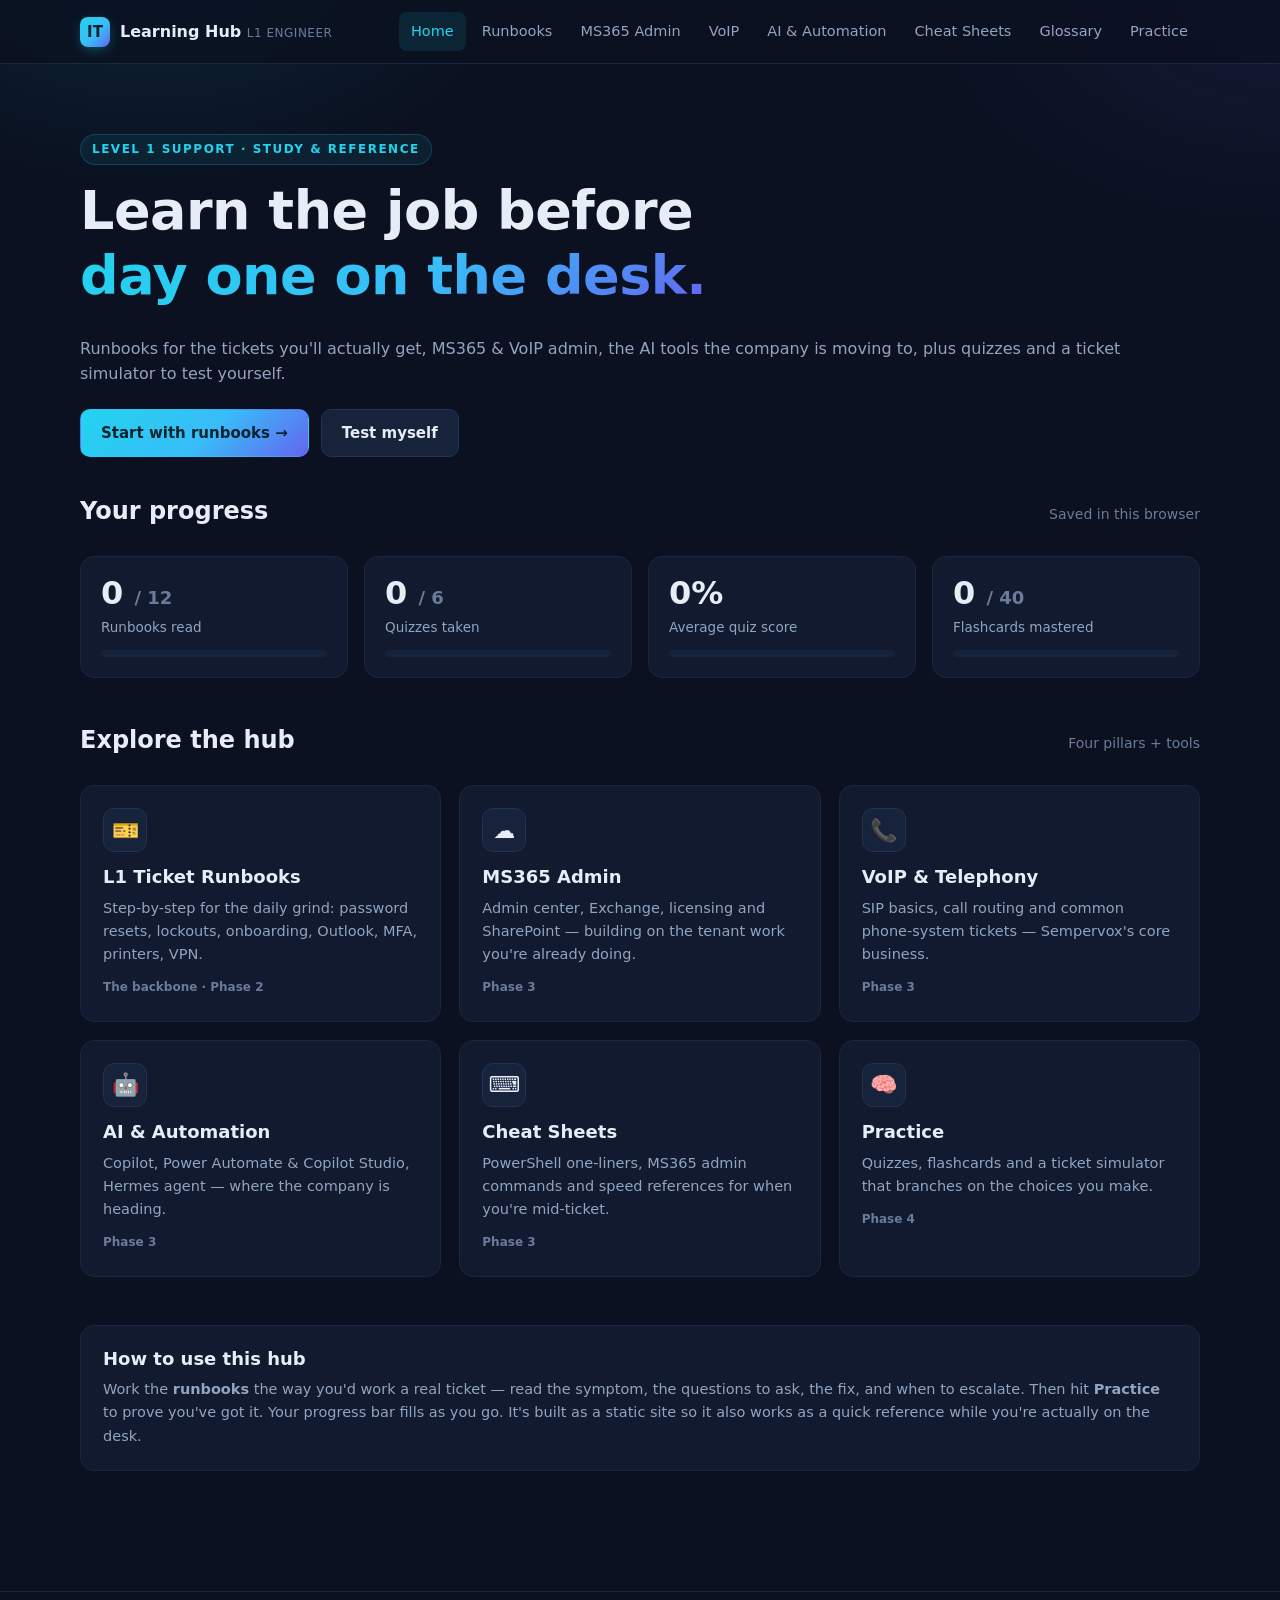
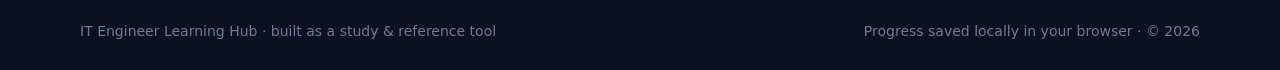
==== index.html @ 38292db5 "Initial commit — IT Engineer Learning Hub Static L1 support learning + reference tool: runbooks, MS3" ====
<!DOCTYPE html>
<html lang="en-GB">
<head>
  <meta charset="UTF-8" />
  <meta name="viewport" content="width=device-width, initial-scale=1.0" />
  <title>IT Engineer Learning Hub</title>
  <meta name="description" content="A study and reference tool for Level 1 IT support: runbooks, MS365, VoIP, AI automation, quizzes and a ticket simulator." />
  <link rel="stylesheet" href="style.css?v=1" />
</head>
<body>
  <div id="app-header"></div>

  <main>
    <div class="wrap">

      <!-- Hero -->
      <section class="home-hero">
        <span class="eyebrow">Level 1 Support &middot; Study &amp; Reference</span>
        <h1>Learn the job before<br /><span class="grad">day one on the desk.</span></h1>
        <p class="lead muted">Runbooks for the tickets you'll actually get, MS365 &amp; VoIP admin,
          the AI tools the company is moving to, plus quizzes and a ticket simulator to test yourself.</p>
        <div class="btn-row">
          <a class="btn btn-primary" href="runbooks.html">Start with runbooks &rarr;</a>
          <a class="btn btn-ghost" href="practice.html">Test myself</a>
        </div>
      </section>

      <!-- Progress dashboard -->
      <section class="section">
        <div class="section-title">
          <h2>Your progress</h2>
          <span class="hint">Saved in this browser</span>
        </div>
        <div class="stats" id="dashboard"><!-- rendered by main.js --></div>
      </section>

      <!-- Pillars -->
      <section class="section">
        <div class="section-title">
          <h2>Explore the hub</h2>
          <span class="hint">Four pillars + tools</span>
        </div>
        <div class="grid grid-3">
          <a class="card link-card" href="runbooks.html">
            <div class="icon">🎫</div>
            <h3>L1 Ticket Runbooks</h3>
            <p>Step-by-step for the daily grind: password resets, lockouts, onboarding, Outlook, MFA, printers, VPN.</p>
            <span class="tag">The backbone &middot; Phase 2</span>
          </a>
          <a class="card link-card" href="ms365.html">
            <div class="icon">☁️</div>
            <h3>MS365 Admin</h3>
            <p>Admin center, Exchange, licensing and SharePoint — building on the tenant work you're already doing.</p>
            <span class="tag">Phase 3</span>
          </a>
          <a class="card link-card" href="voip.html">
            <div class="icon">📞</div>
            <h3>VoIP &amp; Telephony</h3>
            <p>SIP basics, call routing and common phone-system tickets — Sempervox's core business.</p>
            <span class="tag">Phase 3</span>
          </a>
          <a class="card link-card" href="ai-automation.html">
            <div class="icon">🤖</div>
            <h3>AI &amp; Automation</h3>
            <p>Copilot, Power Automate &amp; Copilot Studio, Hermes agent — where the company is heading.</p>
            <span class="tag">Phase 3</span>
          </a>
          <a class="card link-card" href="cheatsheets.html">
            <div class="icon">⌨️</div>
            <h3>Cheat Sheets</h3>
            <p>PowerShell one-liners, MS365 admin commands and speed references for when you're mid-ticket.</p>
            <span class="tag">Phase 3</span>
          </a>
          <a class="card link-card" href="practice.html">
            <div class="icon">🧠</div>
            <h3>Practice</h3>
            <p>Quizzes, flashcards and a ticket simulator that branches on the choices you make.</p>
            <span class="tag">Phase 4</span>
          </a>
        </div>
      </section>

      <!-- How to use -->
      <section class="section">
        <div class="card">
          <h3>How to use this hub</h3>
          <p class="muted">Work the <b>runbooks</b> the way you'd work a real ticket — read the symptom, the
          questions to ask, the fix, and when to escalate. Then hit <b>Practice</b> to prove you've got it.
          Your progress bar fills as you go. It's built as a static site so it also works as a quick reference
          while you're actually on the desk.</p>
        </div>
      </section>

    </div>
  </main>

  <div id="app-footer"></div>
  <script src="main.js?v=1"></script>
</body>
</html>
---- style.css ----
/* =====================================================================
   IT Engineer Learning Hub — style.css
   Phase 1: design system, layout, header/footer, home dashboard,
   pillar page scaffolding. Dark techy theme.
   ===================================================================== */

/* ---------- Design tokens ---------- */
:root {
  --bg:            #0b1120;   /* deep slate */
  --bg-soft:       #111a2e;   /* card background */
  --bg-softer:     #17223b;   /* raised surface */
  --border:        #223251;
  --border-soft:   #1b2740;

  --text:          #e6edf7;
  --text-muted:    #93a4c0;
  --text-dim:      #6b7b99;

  --accent:        #22d3ee;   /* cyan */
  --accent-2:      #38bdf8;   /* sky */
  --accent-ink:    #062330;
  --grad:          linear-gradient(135deg, #22d3ee 0%, #38bdf8 55%, #6366f1 100%);

  --good:          #34d399;
  --warn:          #fbbf24;
  --bad:           #f87171;

  --header-h:      64px;
  --maxw:          1160px;
  --radius:        14px;
  --radius-sm:     9px;
  --shadow:        0 10px 30px -12px rgba(0,0,0,.6);

  --font: "Segoe UI", system-ui, -apple-system, Roboto, Helvetica, Arial, sans-serif;
  --mono: "Cascadia Code", "Consolas", ui-monospace, SFMono-Regular, Menlo, monospace;
}

/* ---------- Reset ---------- */
*, *::before, *::after { box-sizing: border-box; }
html { scroll-behavior: smooth; }
body {
  margin: 0;
  font-family: var(--font);
  background: var(--bg);
  color: var(--text);
  line-height: 1.6;
  -webkit-font-smoothing: antialiased;
}
body::before {   /* subtle ambient glow */
  content: "";
  position: fixed; inset: 0;
  background:
    radial-gradient(650px 400px at 12% -5%, rgba(34,211,238,.10), transparent 60%),
    radial-gradient(700px 450px at 100% 0%, rgba(99,102,241,.10), transparent 55%);
  pointer-events: none; z-index: 0;
}
a { color: var(--accent-2); text-decoration: none; }
a:hover { text-decoration: underline; }
h1, h2, h3 { line-height: 1.2; margin: 0 0 .5em; }
img { max-width: 100%; }

/* ---------- Layout helpers ---------- */
.wrap { width: 100%; max-width: var(--maxw); margin: 0 auto; padding: 0 20px; }
main { position: relative; z-index: 1; padding: 40px 0 72px; min-height: 60vh; }
.section { margin-bottom: 48px; }
.muted { color: var(--text-muted); }
.dim   { color: var(--text-dim); }

/* ---------- Header ---------- */
.site-header {
  position: sticky; top: 0; z-index: 50;
  height: var(--header-h);
  background: rgba(11,17,32,.78);
  backdrop-filter: blur(12px);
  border-bottom: 1px solid var(--border-soft);
}
.site-header .wrap { height: 100%; display: flex; align-items: center; gap: 20px; }
.brand { display: flex; align-items: center; gap: 10px; font-weight: 700; color: var(--text); }
.brand:hover { text-decoration: none; }
.brand .logo {
  width: 30px; height: 30px; border-radius: 8px; background: var(--grad);
  display: grid; place-items: center; color: var(--accent-ink); font-weight: 800; font-size: 15px;
  box-shadow: 0 4px 14px -4px rgba(34,211,238,.5);
}
.brand b { font-weight: 800; }
.brand .sub { color: var(--text-dim); font-weight: 500; font-size: 12px; letter-spacing: .5px; text-transform: uppercase; }

.nav { margin-left: auto; display: flex; align-items: center; gap: 4px; }
.nav a {
  color: var(--text-muted); font-size: 14.5px; font-weight: 500;
  padding: 8px 12px; border-radius: 8px; white-space: nowrap;
}
.nav a:hover { color: var(--text); background: var(--bg-softer); text-decoration: none; }
.nav a.active { color: var(--accent); background: rgba(34,211,238,.10); }

.nav-toggle {
  display: none; margin-left: auto; background: var(--bg-softer);
  border: 1px solid var(--border); color: var(--text);
  width: 40px; height: 38px; border-radius: 9px; font-size: 18px; cursor: pointer;
}

/* ---------- Hero (page headers) ---------- */
.page-hero { padding: 8px 0 28px; }
.eyebrow {
  display: inline-block; font-size: 12px; font-weight: 700; letter-spacing: 1.5px;
  text-transform: uppercase; color: var(--accent);
  background: rgba(34,211,238,.08); border: 1px solid rgba(34,211,238,.2);
  padding: 5px 11px; border-radius: 999px; margin-bottom: 14px;
}
.page-hero h1 { font-size: clamp(28px, 4vw, 42px); }
.page-hero .lead { color: var(--text-muted); font-size: 18px; max-width: 70ch; }

/* Home hero */
.home-hero { padding: 30px 0 40px; }
.home-hero h1 { font-size: clamp(32px, 5.5vw, 54px); letter-spacing: -.5px; }
.home-hero h1 .grad {
  background: var(--grad); -webkit-background-clip: text; background-clip: text;
  -webkit-text-fill-color: transparent;
}

/* ---------- Buttons ---------- */
.btn {
  display: inline-flex; align-items: center; gap: 8px;
  font-weight: 600; font-size: 15px; padding: 11px 20px; border-radius: 10px;
  border: 1px solid transparent; cursor: pointer; transition: transform .12s ease, filter .15s ease;
}
.btn:hover { text-decoration: none; transform: translateY(-1px); }
.btn-primary { background: var(--grad); color: var(--accent-ink); }
.btn-primary:hover { filter: brightness(1.06); }
.btn-ghost { background: var(--bg-softer); color: var(--text); border-color: var(--border); }
.btn-ghost:hover { border-color: var(--accent); }
.btn-row { display: flex; gap: 12px; flex-wrap: wrap; margin-top: 22px; }

/* ---------- Cards & grids ---------- */
.grid { display: grid; gap: 18px; }
.grid-2 { grid-template-columns: repeat(2, 1fr); }
.grid-3 { grid-template-columns: repeat(3, 1fr); }
.grid-4 { grid-template-columns: repeat(4, 1fr); }

.card {
  background: var(--bg-soft); border: 1px solid var(--border-soft);
  border-radius: var(--radius); padding: 22px;
}
.card.link-card { display: block; color: var(--text); transition: border-color .15s, transform .15s, background .15s; }
.card.link-card:hover { text-decoration: none; border-color: var(--accent); transform: translateY(-3px); background: var(--bg-softer); }
.card .icon {
  width: 44px; height: 44px; border-radius: 11px; display: grid; place-items: center;
  font-size: 22px; margin-bottom: 14px; background: var(--bg-softer); border: 1px solid var(--border);
}
.card h3 { font-size: 18px; }
.card p { color: var(--text-muted); margin: 0; font-size: 14.5px; }
.card .tag {
  display: inline-block; margin-top: 12px; font-size: 12px; font-weight: 600;
  color: var(--text-dim);
}

/* ---------- Dashboard stats ---------- */
.stats { display: grid; grid-template-columns: repeat(4, 1fr); gap: 16px; }
.stat { background: var(--bg-soft); border: 1px solid var(--border-soft); border-radius: var(--radius); padding: 20px; }
.stat .num { font-size: 32px; font-weight: 800; color: var(--text); line-height: 1; }
.stat .num .of { font-size: 18px; color: var(--text-dim); font-weight: 600; }
.stat .label { color: var(--text-muted); font-size: 13.5px; margin-top: 8px; }
.progress { height: 7px; border-radius: 999px; background: var(--bg-softer); overflow: hidden; margin-top: 12px; }
.progress > span { display: block; height: 100%; background: var(--grad); width: 0; transition: width .5s ease; }

/* ---------- Search ---------- */
.search {
  display: flex; align-items: center; gap: 10px; background: var(--bg-soft);
  border: 1px solid var(--border); border-radius: 12px; padding: 12px 16px; max-width: 560px;
}
.search:focus-within { border-color: var(--accent); }
.search input { flex: 1; background: none; border: none; color: var(--text); font-size: 15px; outline: none; }
.search .ico { color: var(--text-dim); }

/* ---------- Placeholder (phase-pending sections) ---------- */
.placeholder {
  border: 1px dashed var(--border); border-radius: var(--radius);
  padding: 40px 28px; text-align: center; background: rgba(23,34,59,.4);
}
.placeholder .badge {
  display: inline-block; font-size: 12px; font-weight: 700; letter-spacing: .5px;
  color: var(--warn); background: rgba(251,191,36,.1); border: 1px solid rgba(251,191,36,.25);
  padding: 4px 12px; border-radius: 999px; margin-bottom: 14px;
}
.placeholder h3 { font-size: 20px; }
.placeholder p { color: var(--text-muted); max-width: 60ch; margin: 0 auto; }

/* ---------- Section titles ---------- */
.section-title { display: flex; align-items: baseline; justify-content: space-between; gap: 16px; margin-bottom: 18px; }
.section-title h2 { font-size: 24px; }
.section-title .hint { color: var(--text-dim); font-size: 14px; }

/* ---------- Footer ---------- */
.site-footer {
  position: relative; z-index: 1; border-top: 1px solid var(--border-soft);
  padding: 28px 0; color: var(--text-dim); font-size: 14px;
}
.site-footer .wrap { display: flex; justify-content: space-between; align-items: center; gap: 16px; flex-wrap: wrap; }
.site-footer a { color: var(--text-muted); }

/* ---------- Responsive ---------- */
@media (max-width: 900px) {
  .grid-4 { grid-template-columns: repeat(2, 1fr); }
  .grid-3 { grid-template-columns: repeat(2, 1fr); }
  .stats  { grid-template-columns: repeat(2, 1fr); }
}
@media (max-width: 720px) {
  .nav {
    position: fixed; top: var(--header-h); left: 0; right: 0;
    flex-direction: column; align-items: stretch; gap: 2px;
    background: rgba(11,17,32,.98); backdrop-filter: blur(12px);
    border-bottom: 1px solid var(--border); padding: 10px; margin: 0;
    transform: translateY(-140%); transition: transform .25s ease; pointer-events: none;
  }
  .nav.open { transform: translateY(0); pointer-events: auto; }
  .nav a { padding: 12px 14px; }
  .nav-toggle { display: block; }
}
@media (max-width: 560px) {
  .grid-2, .grid-3, .grid-4 { grid-template-columns: 1fr; }
  .stats { grid-template-columns: repeat(2, 1fr); }
  .brand .sub { display: none; }
}

/* =====================================================================
   Runbooks (Phase 2)
   ===================================================================== */

/* ---- controls ---- */
.chips { display: flex; flex-wrap: wrap; gap: 8px; margin-top: 16px; }
.chip {
  font-size: 13.5px; font-weight: 600; color: var(--text-muted);
  background: var(--bg-soft); border: 1px solid var(--border);
  padding: 7px 14px; border-radius: 999px; cursor: pointer;
  transition: border-color .15s, color .15s, background .15s;
}
.chip:hover { color: var(--text); border-color: var(--accent); }
.chip.active { color: var(--accent-ink); background: var(--accent); border-color: var(--accent); }
.rb-count { margin-top: 14px; font-size: 13.5px; }

/* ---- list cards ---- */
.rb-card {
  display: flex; flex-direction: column; background: var(--bg-soft);
  border: 1px solid var(--border-soft); border-radius: var(--radius);
  padding: 20px; color: var(--text);
  transition: border-color .15s, transform .15s, background .15s;
}
.rb-card:hover { text-decoration: none; border-color: var(--accent); transform: translateY(-3px); background: var(--bg-softer); }
.rb-card.read { border-color: rgba(52,211,153,.4); }
.rb-card-top { display: flex; align-items: center; justify-content: space-between; margin-bottom: 12px; }
.rb-icon {
  width: 44px; height: 44px; border-radius: 11px; display: grid; place-items: center;
  font-size: 22px; background: var(--bg-softer); border: 1px solid var(--border);
}
.rb-read-dot {
  width: 26px; height: 26px; border-radius: 50%; display: grid; place-items: center;
  background: rgba(52,211,153,.15); color: var(--good); border: 1px solid rgba(52,211,153,.4);
  font-size: 14px; font-weight: 800;
}
.rb-card h3 { font-size: 17.5px; margin: 0 0 8px; }
.rb-card p { font-size: 14px; margin: 0 0 16px; flex: 1; }

/* ---- meta row / badges ---- */
.rb-meta { display: flex; flex-wrap: wrap; align-items: center; gap: 8px; }
.rb-cat {
  font-size: 12px; font-weight: 600; color: var(--accent);
  background: rgba(34,211,238,.08); border: 1px solid rgba(34,211,238,.2);
  padding: 3px 10px; border-radius: 999px;
}
.rb-badge {
  font-size: 12px; font-weight: 600; color: var(--text-dim);
  background: var(--bg-softer); border: 1px solid var(--border);
  padding: 3px 9px; border-radius: 999px;
}
.rb-badge.diff-easy   { color: var(--good); border-color: rgba(52,211,153,.3); }
.rb-badge.diff-medium { color: var(--warn); border-color: rgba(251,191,36,.3); }
.rb-badge.diff-hard   { color: var(--bad);  border-color: rgba(248,113,113,.3); }

.no-results {
  grid-column: 1 / -1; text-align: center; color: var(--text-muted);
  padding: 48px 20px; border: 1px dashed var(--border); border-radius: var(--radius);
}

/* ---- detail view ---- */
.rb-detail { max-width: 820px; }
.rb-back {
  display: inline-block; margin-bottom: 20px; font-weight: 600; font-size: 14.5px;
  color: var(--text-muted);
}
.rb-back:hover { color: var(--accent); text-decoration: none; }
.rb-detail-head { display: flex; align-items: flex-start; justify-content: space-between; gap: 20px; flex-wrap: wrap; }
.rb-detail-title { display: flex; gap: 16px; align-items: center; }
.rb-detail-icon {
  width: 58px; height: 58px; border-radius: 14px; display: grid; place-items: center;
  font-size: 30px; background: var(--bg-softer); border: 1px solid var(--border); flex-shrink: 0;
}
.rb-detail-head h1 { font-size: clamp(24px, 3.5vw, 34px); margin: 0 0 10px; }

.rb-read-btn {
  font-weight: 600; font-size: 14.5px; padding: 10px 18px; border-radius: 10px; cursor: pointer;
  background: var(--bg-softer); color: var(--text); border: 1px solid var(--border);
  transition: border-color .15s, background .15s, color .15s; white-space: nowrap;
}
.rb-read-btn:hover { border-color: var(--accent); }
.rb-read-btn.done { background: rgba(52,211,153,.12); color: var(--good); border-color: rgba(52,211,153,.4); }

.rb-summary {
  font-size: 18px; color: var(--text-muted); margin: 22px 0 8px;
  padding-left: 16px; border-left: 3px solid var(--accent);
}

/* detail blocks */
.rb-block { margin-top: 30px; }
.rb-block h2 {
  font-size: 19px; display: flex; align-items: center; gap: 10px; margin-bottom: 14px;
  padding-bottom: 10px; border-bottom: 1px solid var(--border-soft);
}
.rb-block-ico {
  width: 32px; height: 32px; border-radius: 9px; display: grid; place-items: center;
  font-size: 16px; background: var(--bg-softer); border: 1px solid var(--border);
}
.rb-block ul, .rb-block ol { margin: 0; padding-left: 22px; }
.rb-block li { margin-bottom: 11px; color: var(--text); }
.rb-block li::marker { color: var(--accent); font-weight: 700; }
.rb-block code {
  font-family: var(--mono); font-size: 13px; background: var(--bg-softer);
  border: 1px solid var(--border); border-radius: 6px; padding: 1px 6px; color: var(--accent-2);
}
.rb-block strong { color: var(--text); }

/* accent the fix + escalate blocks */
.b-fix h2 { border-bottom-color: rgba(34,211,238,.35); }
.b-esc {
  background: rgba(251,191,36,.06); border: 1px solid rgba(251,191,36,.2);
  border-radius: var(--radius); padding: 18px 22px;
}
.b-esc h2 { border-bottom-color: rgba(251,191,36,.3); }
.b-esc li::marker { color: var(--warn); }

/* related */
.rb-rel-row { display: flex; flex-wrap: wrap; gap: 10px; }
.rb-rel {
  font-size: 14px; font-weight: 600; color: var(--text);
  background: var(--bg-soft); border: 1px solid var(--border);
  padding: 9px 14px; border-radius: 10px;
}
.rb-rel:hover { text-decoration: none; border-color: var(--accent); color: var(--accent); }

@media (max-width: 560px) {
  .rb-read-btn { width: 100%; }
}

/* =====================================================================
   Glossary (Phase 3)
   ===================================================================== */
.gl-list { display: grid; gap: 12px; }
.gl-item {
  background: var(--bg-soft); border: 1px solid var(--border-soft);
  border-radius: var(--radius-sm); padding: 16px 18px;
}
.gl-term { font-weight: 700; font-size: 16.5px; color: var(--text); display: flex; flex-wrap: wrap; align-items: baseline; gap: 8px; }
.gl-full { font-weight: 500; font-size: 14px; color: var(--text-dim); }
.gl-cat {
  margin-left: auto; font-size: 11.5px; font-weight: 600; color: var(--accent);
  background: rgba(34,211,238,.08); border: 1px solid rgba(34,211,238,.2);
  padding: 2px 9px; border-radius: 999px;
}
.gl-def { margin: 8px 0 0; color: var(--text-muted); font-size: 14.5px; }

/* =====================================================================
   Cheat sheets (Phase 3)
   ===================================================================== */
.cs-sheet {
  background: var(--bg-soft); border: 1px solid var(--border-soft);
  border-radius: var(--radius); padding: 22px; margin-bottom: 22px;
}
.cs-head { display: flex; gap: 14px; align-items: center; margin-bottom: 18px; }
.cs-icon {
  width: 46px; height: 46px; border-radius: 12px; display: grid; place-items: center;
  font-size: 24px; background: var(--bg-softer); border: 1px solid var(--border); flex-shrink: 0;
}
.cs-head h2 { font-size: 20px; margin: 0 0 2px; }
.cs-head p { margin: 0; font-size: 13.5px; }
.cs-rows { display: grid; gap: 10px; }
.cs-row {
  display: grid; grid-template-columns: minmax(0, 1.05fr) 1fr; gap: 14px; align-items: center;
  padding: 10px; border-radius: var(--radius-sm); background: var(--bg);
  border: 1px solid var(--border-soft);
}
.cs-cmd-wrap { display: flex; align-items: center; gap: 8px; min-width: 0; }
.cs-cmd {
  font-family: var(--mono); font-size: 13px; color: var(--accent-2);
  background: transparent; border: none; padding: 0; overflow-x: auto; white-space: nowrap;
  flex: 1; min-width: 0;
}
.cs-copy {
  flex-shrink: 0; font-size: 12px; font-weight: 600; cursor: pointer;
  color: var(--text-muted); background: var(--bg-softer); border: 1px solid var(--border);
  border-radius: 7px; padding: 5px 10px; transition: all .15s;
}
.cs-copy:hover { color: var(--accent); border-color: var(--accent); }
.cs-copy.copied { color: var(--good); border-color: rgba(52,211,153,.4); background: rgba(52,211,153,.1); }
.cs-desc { color: var(--text-muted); font-size: 13.5px; }
@media (max-width: 640px) {
  .cs-row { grid-template-columns: 1fr; gap: 8px; }
}

/* =====================================================================
   Guide pages — accordions (MS365 / VoIP / AI)
   ===================================================================== */
.guide { max-width: 860px; }
.guide-intro {
  font-size: 17px; color: var(--text-muted);
  padding-left: 16px; border-left: 3px solid var(--accent); margin-bottom: 28px;
}
details.acc {
  background: var(--bg-soft); border: 1px solid var(--border-soft);
  border-radius: var(--radius); margin-bottom: 14px; overflow: hidden;
}
details.acc[open] { border-color: var(--border); }
.acc > summary {
  list-style: none; cursor: pointer; padding: 18px 22px;
  display: flex; align-items: center; gap: 12px; font-weight: 700; font-size: 17px;
}
.acc > summary::-webkit-details-marker { display: none; }
.acc > summary .acc-ico {
  width: 36px; height: 36px; border-radius: 10px; display: grid; place-items: center;
  font-size: 18px; background: var(--bg-softer); border: 1px solid var(--border); flex-shrink: 0;
}
.acc > summary .acc-chev { margin-left: auto; color: var(--text-dim); transition: transform .2s; }
.acc[open] > summary .acc-chev { transform: rotate(180deg); }
.acc > summary:hover { background: var(--bg-softer); }
.acc-body { padding: 4px 24px 22px; color: var(--text-muted); }
.acc-body h4 { color: var(--text); font-size: 15px; margin: 18px 0 8px; }
.acc-body p { margin: 0 0 12px; font-size: 15px; }
.acc-body ul { margin: 0 0 12px; padding-left: 20px; }
.acc-body li { margin-bottom: 8px; font-size: 15px; }
.acc-body li::marker { color: var(--accent); }
.acc-body strong { color: var(--text); }
.acc-body code {
  font-family: var(--mono); font-size: 12.5px; background: var(--bg-softer);
  border: 1px solid var(--border); border-radius: 6px; padding: 1px 6px; color: var(--accent-2);
}
.acc-body a { color: var(--accent-2); }
.callout {
  background: rgba(34,211,238,.06); border: 1px solid rgba(34,211,238,.2);
  border-radius: var(--radius-sm); padding: 12px 16px; margin: 6px 0 14px; font-size: 14.5px;
}
.callout.warn { background: rgba(251,191,36,.06); border-color: rgba(251,191,36,.25); }
.callout b { color: var(--text); }

/* =====================================================================
   Practice (Phase 4) — tabs, quizzes, flashcards, simulator
   ===================================================================== */

/* ---- tabs ---- */
.tabs { display: flex; gap: 8px; flex-wrap: wrap; margin-bottom: 26px; border-bottom: 1px solid var(--border-soft); }
.tab {
  font-size: 15px; font-weight: 600; color: var(--text-muted); cursor: pointer;
  background: none; border: none; border-bottom: 2px solid transparent;
  padding: 12px 16px; margin-bottom: -1px; transition: color .15s, border-color .15s;
}
.tab:hover { color: var(--text); }
.tab.active { color: var(--accent); border-bottom-color: var(--accent); }
.tab-panel { display: none; }
.tab-panel.active { display: block; }

.link-back { display: inline-block; margin-bottom: 18px; font-weight: 600; font-size: 14.5px; color: var(--text-muted); background: none; border: none; cursor: pointer; padding: 0; }
.link-back:hover { color: var(--accent); }

/* ---- quiz / scenario picker cards ---- */
.q-grid { display: grid; grid-template-columns: repeat(3, 1fr); gap: 16px; }
.q-card {
  display: flex; flex-direction: column; align-items: flex-start; gap: 4px; text-align: left;
  background: var(--bg-soft); border: 1px solid var(--border-soft); border-radius: var(--radius);
  padding: 20px; cursor: pointer; color: var(--text); transition: border-color .15s, transform .15s, background .15s;
}
.q-card:hover { border-color: var(--accent); transform: translateY(-3px); background: var(--bg-softer); }
.q-icon { font-size: 26px; }
.q-title { font-weight: 700; font-size: 16.5px; margin-top: 6px; }
.q-meta { font-size: 13px; color: var(--text-dim); }
.q-prev { color: var(--text-dim); }
.q-prev.done { color: var(--good); font-weight: 600; }
@media (max-width: 820px) { .q-grid { grid-template-columns: repeat(2, 1fr); } }
@media (max-width: 520px) { .q-grid { grid-template-columns: 1fr; } }

/* ---- quiz runner ---- */
.quiz-host { max-width: 760px; }
.quiz-h { font-size: 22px; margin-bottom: 20px; }
.quiz-q { background: var(--bg-soft); border: 1px solid var(--border-soft); border-radius: var(--radius); padding: 18px 20px; margin-bottom: 14px; }
.quiz-qtext { margin: 0 0 12px; font-size: 16px; }
.quiz-opt {
  display: flex; align-items: flex-start; gap: 10px; padding: 10px 12px; border-radius: var(--radius-sm);
  border: 1px solid var(--border-soft); margin-bottom: 8px; cursor: pointer; font-size: 14.5px;
  transition: border-color .15s, background .15s;
}
.quiz-opt:hover { border-color: var(--accent); }
.quiz-opt input { margin-top: 3px; accent-color: var(--accent); }
.quiz-opt.correct { border-color: rgba(52,211,153,.5); background: rgba(52,211,153,.08); }
.quiz-opt.wrong { border-color: rgba(248,113,113,.5); background: rgba(248,113,113,.08); }
.quiz-explain { margin-top: 6px; font-size: 13.5px; padding: 10px 12px; border-radius: var(--radius-sm); }
.quiz-explain.ok { color: var(--good); background: rgba(52,211,153,.07); }
.quiz-explain.no { color: var(--text-muted); background: var(--bg-softer); }
#quiz-submit { margin-top: 6px; }
.quiz-score {
  margin: 20px 0 14px; padding: 16px 18px; border-radius: var(--radius); font-weight: 600; font-size: 16px;
}
.quiz-score.s-pass { background: rgba(52,211,153,.1); border: 1px solid rgba(52,211,153,.35); color: var(--good); }
.quiz-score.s-fail { background: rgba(251,191,36,.08); border: 1px solid rgba(251,191,36,.3); color: var(--warn); }

/* ---- flashcards ---- */
.fc-progress-bar { font-size: 14.5px; color: var(--text-muted); margin-bottom: 20px; }
.fc-host { max-width: 560px; margin: 0 auto; }
.fc-counter { text-align: center; margin-bottom: 12px; font-size: 13.5px; }
.fc-known-tag { color: var(--good); font-weight: 600; }
.flashcard { position: relative; height: 300px; cursor: pointer; perspective: 1400px; }
.fc-face {
  position: absolute; inset: 0; backface-visibility: hidden; -webkit-backface-visibility: hidden;
  border-radius: var(--radius); border: 1px solid var(--border); padding: 28px;
  display: flex; flex-direction: column; align-items: center; justify-content: center; text-align: center;
  transition: transform .5s; background: var(--bg-soft);
}
.fc-front { transform: rotateY(0deg); }
.fc-back { transform: rotateY(180deg); background: var(--bg-softer); }
.flashcard.flipped .fc-front { transform: rotateY(-180deg); }
.flashcard.flipped .fc-back { transform: rotateY(0deg); }
.fc-cat { position: absolute; top: 14px; right: 14px; font-size: 11.5px; font-weight: 600; color: var(--accent);
  background: rgba(34,211,238,.08); border: 1px solid rgba(34,211,238,.2); padding: 2px 9px; border-radius: 999px; }
.fc-term { font-size: 30px; font-weight: 800; }
.fc-sub { color: var(--text-muted); font-size: 15px; margin-top: 8px; }
.fc-hint { position: absolute; bottom: 16px; font-size: 12px; }
.fc-back p { font-size: 17px; color: var(--text); line-height: 1.6; margin: 0; }
.fc-controls { display: flex; gap: 12px; margin-top: 18px; }
.fc-controls .btn { flex: 1; justify-content: center; }
.fc-done { text-align: center; padding: 40px 20px; background: var(--bg-soft); border: 1px solid var(--border-soft); border-radius: var(--radius); }

/* ---- simulator ---- */
.sim-intro { max-width: 70ch; margin-bottom: 20px; }
.sim-host { max-width: 720px; }
.sim-ticket { background: var(--bg-softer); border: 1px solid var(--border); border-left: 3px solid var(--accent); border-radius: var(--radius); padding: 16px 18px; margin-bottom: 22px; }
.sim-ticket-head { font-size: 13px; color: var(--text-dim); }
.sim-subj { font-weight: 700; font-size: 17px; margin-top: 4px; }
.sim-body { color: var(--text-muted); font-style: italic; margin: 8px 0 0; }
.sim-prompt { font-size: 17px; font-weight: 600; margin: 0 0 16px; }
.sim-choices { display: flex; flex-direction: column; gap: 10px; }
.sim-choice {
  text-align: left; background: var(--bg-soft); border: 1px solid var(--border); border-radius: var(--radius-sm);
  padding: 14px 16px; cursor: pointer; color: var(--text); font-size: 15px; font-weight: 500;
  transition: border-color .15s, transform .12s, background .15s;
}
.sim-choice:hover { border-color: var(--accent); background: var(--bg-softer); transform: translateX(3px); }
.sim-end { border-radius: var(--radius); padding: 22px; margin-bottom: 18px; }
.sim-end p { font-size: 15.5px; margin: 0 0 6px; }
.sim-end-badge { font-weight: 800; font-size: 15px; margin-bottom: 10px; }
.sim-steps { font-size: 13px; margin-top: 10px !important; }
.end-good { background: rgba(52,211,153,.1); border: 1px solid rgba(52,211,153,.4); }
.end-good .sim-end-badge { color: var(--good); }
.end-ok { background: rgba(251,191,36,.08); border: 1px solid rgba(251,191,36,.35); }
.end-ok .sim-end-badge { color: var(--warn); }
.end-bad { background: rgba(248,113,113,.08); border: 1px solid rgba(248,113,113,.4); }
.end-bad .sim-end-badge { color: var(--bad); }
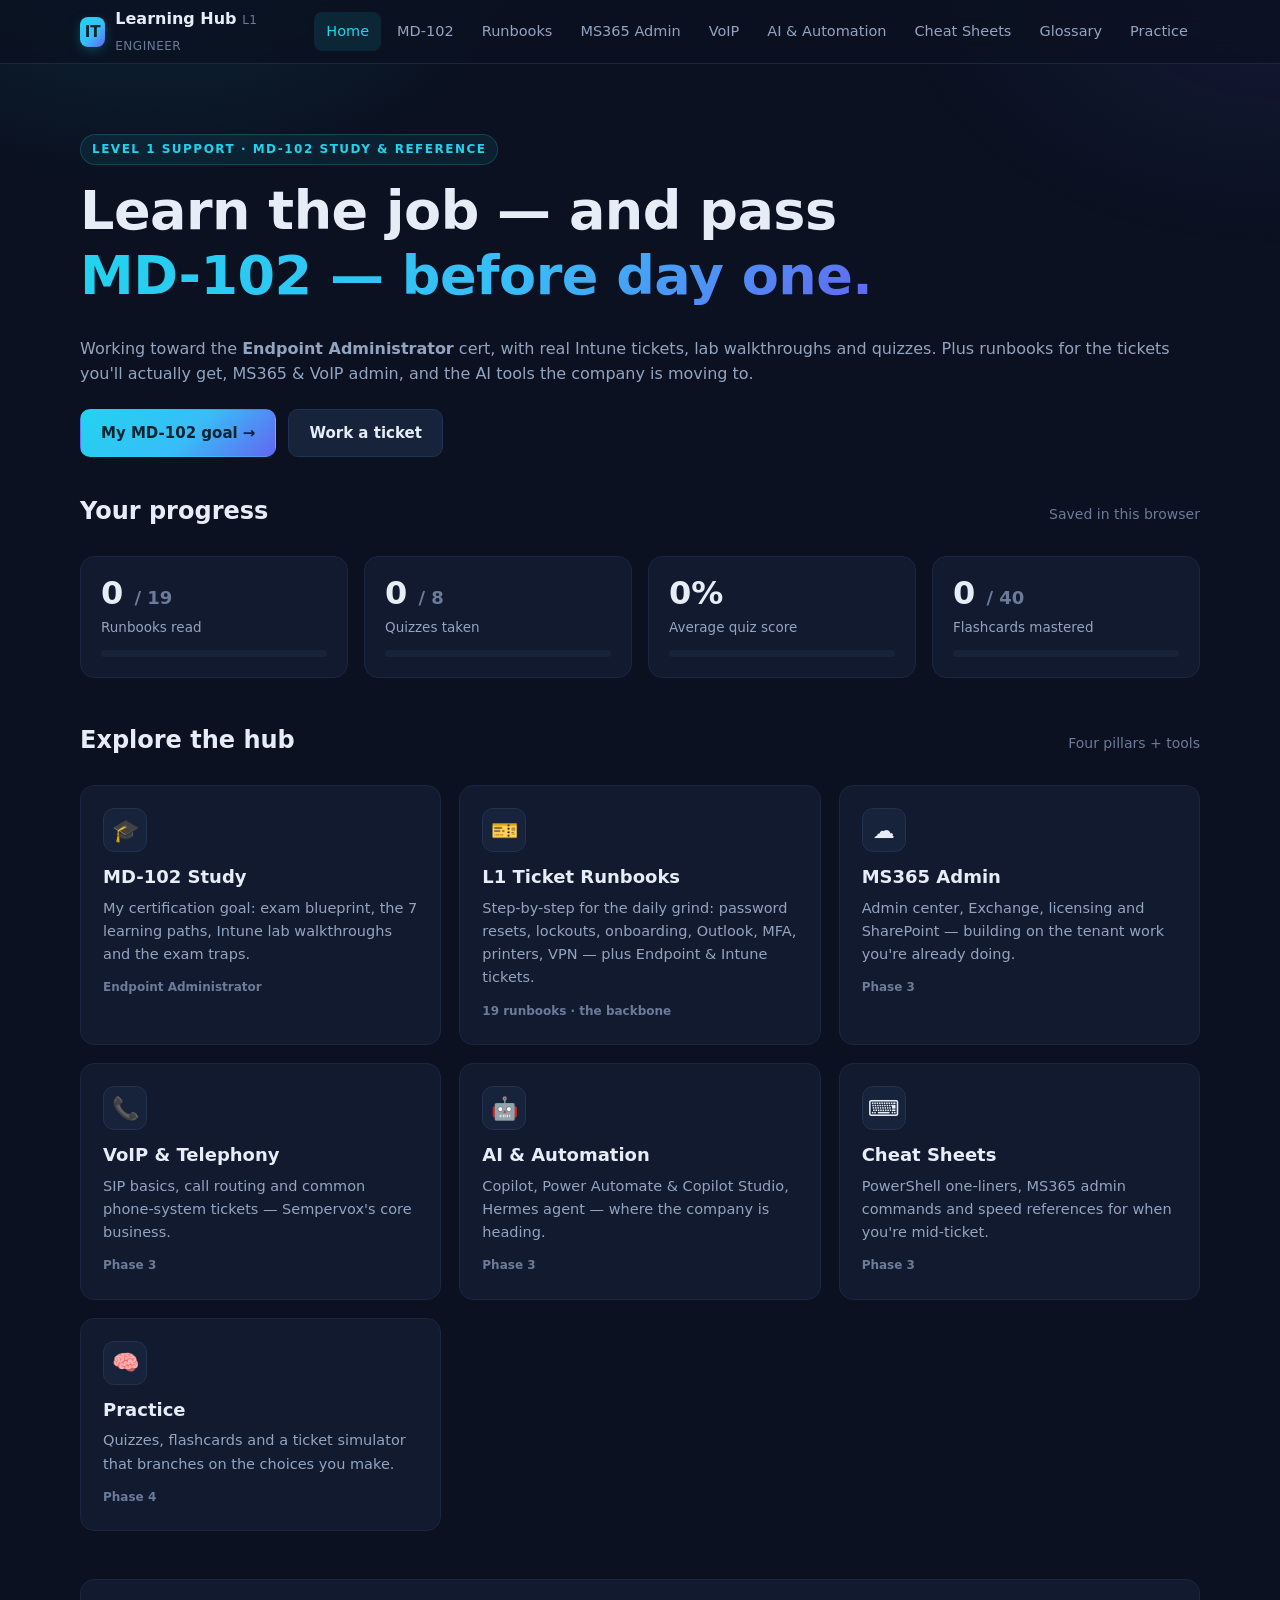
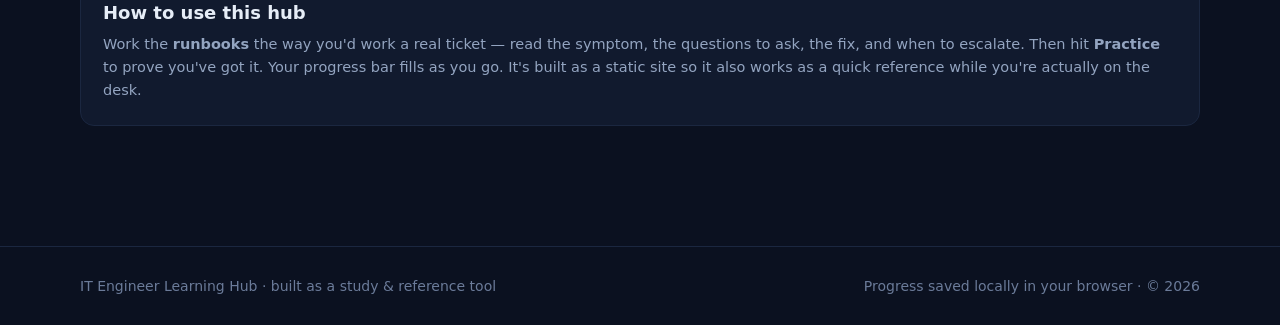
==== commit 5fa0c427: "Add MD-102 Endpoint Administrator study section - New md102.html: exam blueprint, 7 learning paths, " ====
--- a/index.html
+++ b/index.html
@@ -5,7 +5,7 @@
   <meta name="viewport" content="width=device-width, initial-scale=1.0" />
   <title>IT Engineer Learning Hub</title>
   <meta name="description" content="A study and reference tool for Level 1 IT support: runbooks, MS365, VoIP, AI automation, quizzes and a ticket simulator." />
-  <link rel="stylesheet" href="style.css?v=1" />
+  <link rel="stylesheet" href="style.css?v=2" />
 </head>
 <body>
   <div id="app-header"></div>
@@ -15,13 +15,14 @@
 
       <!-- Hero -->
       <section class="home-hero">
-        <span class="eyebrow">Level 1 Support &middot; Study &amp; Reference</span>
-        <h1>Learn the job before<br /><span class="grad">day one on the desk.</span></h1>
-        <p class="lead muted">Runbooks for the tickets you'll actually get, MS365 &amp; VoIP admin,
-          the AI tools the company is moving to, plus quizzes and a ticket simulator to test yourself.</p>
+        <span class="eyebrow">Level 1 Support &middot; MD-102 Study &amp; Reference</span>
+        <h1>Learn the job — and pass<br /><span class="grad">MD-102 — before day one.</span></h1>
+        <p class="lead muted">Working toward the <b>Endpoint Administrator</b> cert, with real Intune tickets,
+          lab walkthroughs and quizzes. Plus runbooks for the tickets you'll actually get, MS365 &amp; VoIP admin,
+          and the AI tools the company is moving to.</p>
         <div class="btn-row">
-          <a class="btn btn-primary" href="runbooks.html">Start with runbooks &rarr;</a>
-          <a class="btn btn-ghost" href="practice.html">Test myself</a>
+          <a class="btn btn-primary" href="md102.html">My MD-102 goal &rarr;</a>
+          <a class="btn btn-ghost" href="runbooks.html">Work a ticket</a>
         </div>
       </section>
 
@@ -41,11 +42,17 @@
           <span class="hint">Four pillars + tools</span>
         </div>
         <div class="grid grid-3">
+          <a class="card link-card" href="md102.html">
+            <div class="icon">🎓</div>
+            <h3>MD-102 Study</h3>
+            <p>My certification goal: exam blueprint, the 7 learning paths, Intune lab walkthroughs and the exam traps.</p>
+            <span class="tag">Endpoint Administrator</span>
+          </a>
           <a class="card link-card" href="runbooks.html">
             <div class="icon">🎫</div>
             <h3>L1 Ticket Runbooks</h3>
-            <p>Step-by-step for the daily grind: password resets, lockouts, onboarding, Outlook, MFA, printers, VPN.</p>
-            <span class="tag">The backbone &middot; Phase 2</span>
+            <p>Step-by-step for the daily grind: password resets, lockouts, onboarding, Outlook, MFA, printers, VPN — plus Endpoint &amp; Intune tickets.</p>
+            <span class="tag">19 runbooks &middot; the backbone</span>
           </a>
           <a class="card link-card" href="ms365.html">
             <div class="icon">☁️</div>
@@ -95,6 +102,6 @@
   </main>
 
   <div id="app-footer"></div>
-  <script src="main.js?v=1"></script>
+  <script src="main.js?v=2"></script>
 </body>
 </html>
--- a/style.css
+++ b/style.css
@@ -447,7 +447,46 @@
   border-radius: var(--radius-sm); padding: 12px 16px; margin: 6px 0 14px; font-size: 14.5px;
 }
 .callout.warn { background: rgba(251,191,36,.06); border-color: rgba(251,191,36,.25); }
+.callout.good { background: rgba(52,211,153,.06); border-color: rgba(52,211,153,.25); }
 .callout b { color: var(--text); }
+
+/* =====================================================================
+   MD-102 study page — fact chips, blueprint table, path checklist
+   ===================================================================== */
+.md-facts { display: grid; grid-template-columns: repeat(4, 1fr); gap: 12px; margin: 4px 0 24px; }
+.md-fact {
+  background: var(--bg-soft); border: 1px solid var(--border); border-radius: var(--radius-sm);
+  padding: 14px 16px;
+}
+.md-fact .k { font-size: 12px; text-transform: uppercase; letter-spacing: .05em; color: var(--text-dim); }
+.md-fact .v { font-size: 19px; font-weight: 700; color: var(--text); margin-top: 2px; }
+.md-fact .v small { font-size: 13px; font-weight: 500; color: var(--text-muted); }
+
+.blueprint { width: 100%; border-collapse: collapse; margin: 6px 0 8px; font-size: 14.5px; }
+.blueprint th, .blueprint td { text-align: left; padding: 10px 12px; border-bottom: 1px solid var(--border-soft); }
+.blueprint th { color: var(--text-dim); font-size: 12px; text-transform: uppercase; letter-spacing: .04em; }
+.blueprint td strong { color: var(--text); }
+.blueprint .wt { white-space: nowrap; color: var(--accent); font-weight: 700; }
+.bar { height: 6px; border-radius: 4px; background: var(--bg-softer); overflow: hidden; margin-top: 6px; }
+.bar > span { display: block; height: 100%; background: var(--grad); }
+
+.paths { list-style: none; margin: 0; padding: 0; }
+.paths li {
+  display: flex; align-items: baseline; gap: 10px; padding: 9px 0; border-bottom: 1px solid var(--border-soft);
+  font-size: 15px;
+}
+.paths li:last-child { border-bottom: none; }
+.paths .n { color: var(--accent); font-weight: 700; font-variant-numeric: tabular-nums; }
+.paths .mods { margin-left: auto; color: var(--text-dim); font-size: 13px; white-space: nowrap; }
+
+.md-do { margin: 0; padding-left: 20px; }
+.md-do li { margin-bottom: 6px; }
+.md-do code { background: var(--bg-softer); border: 1px solid var(--border-soft); border-radius: 5px; padding: 1px 6px; font-family: var(--mono); font-size: 13px; color: var(--accent); }
+
+@media (max-width: 720px) {
+  .md-facts { grid-template-columns: repeat(2, 1fr); }
+  .paths .mods { display: none; }
+}
 
 /* =====================================================================
    Practice (Phase 4) — tabs, quizzes, flashcards, simulator
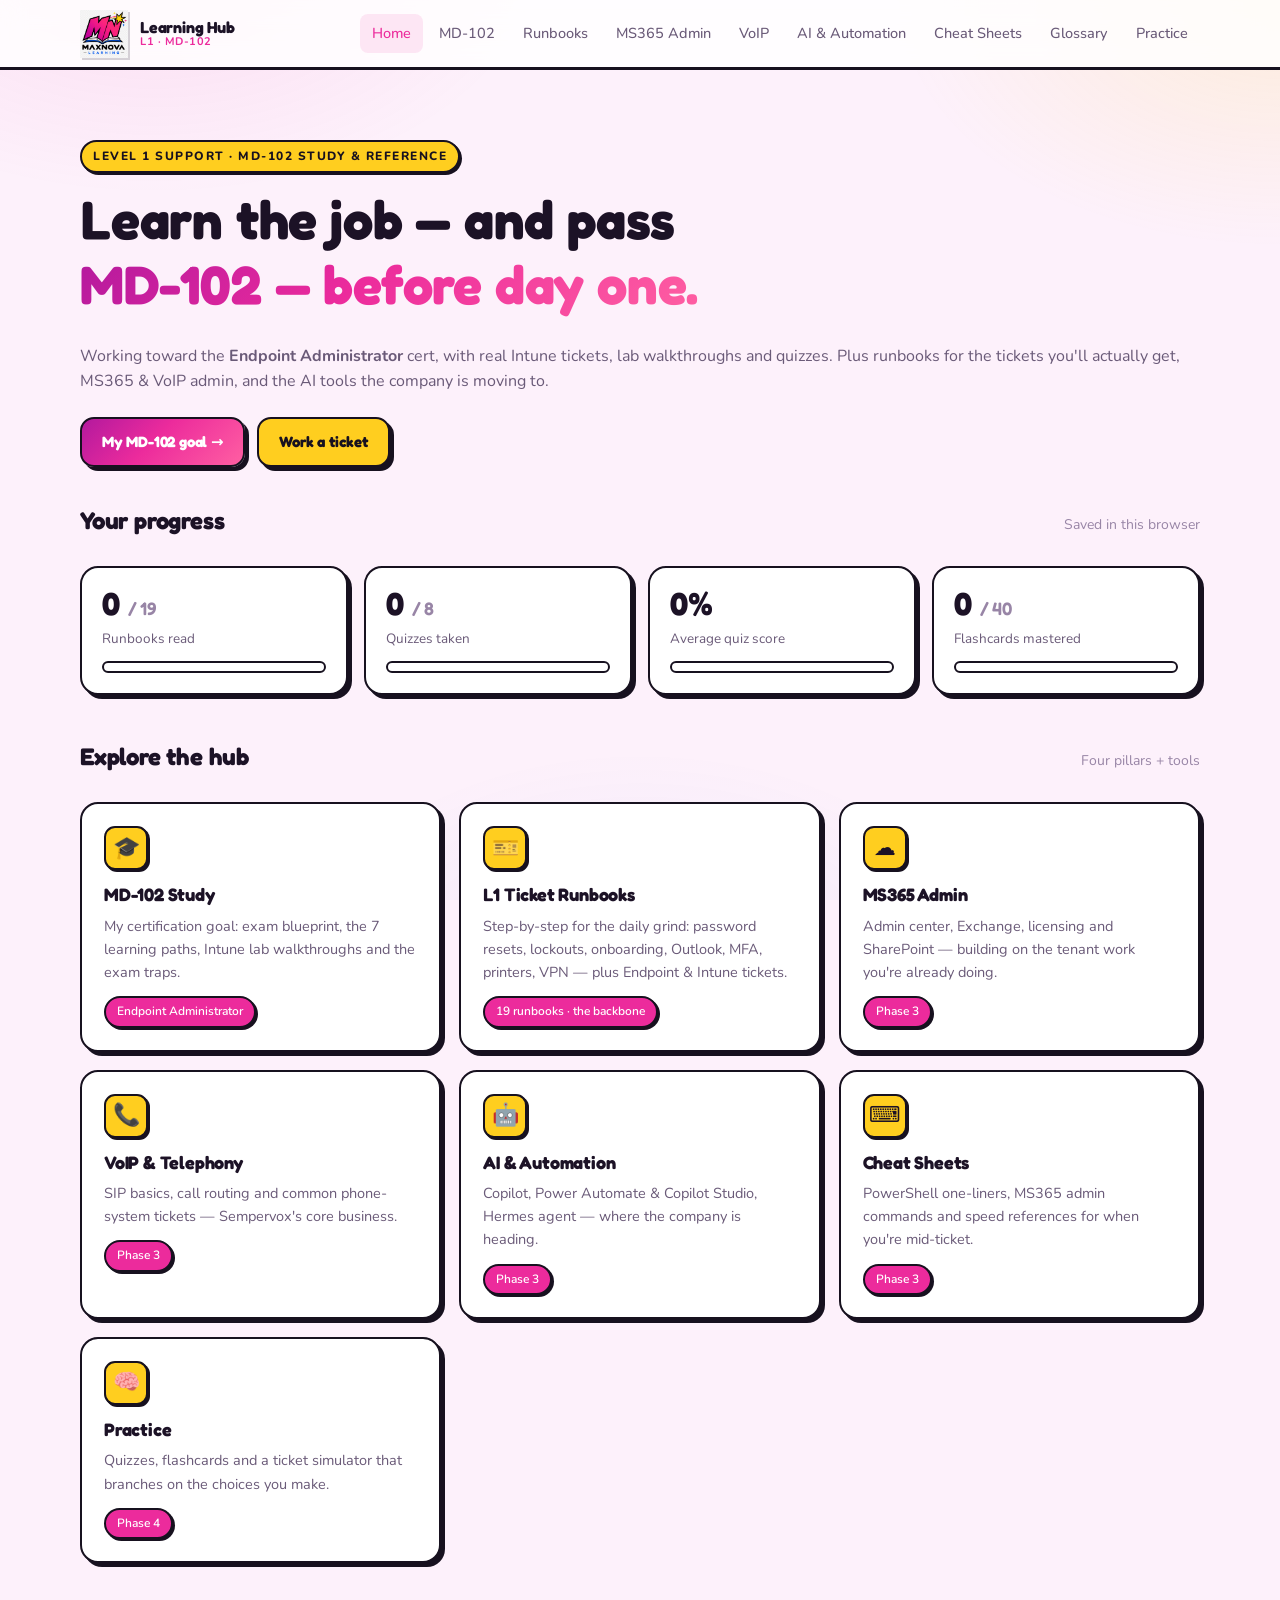
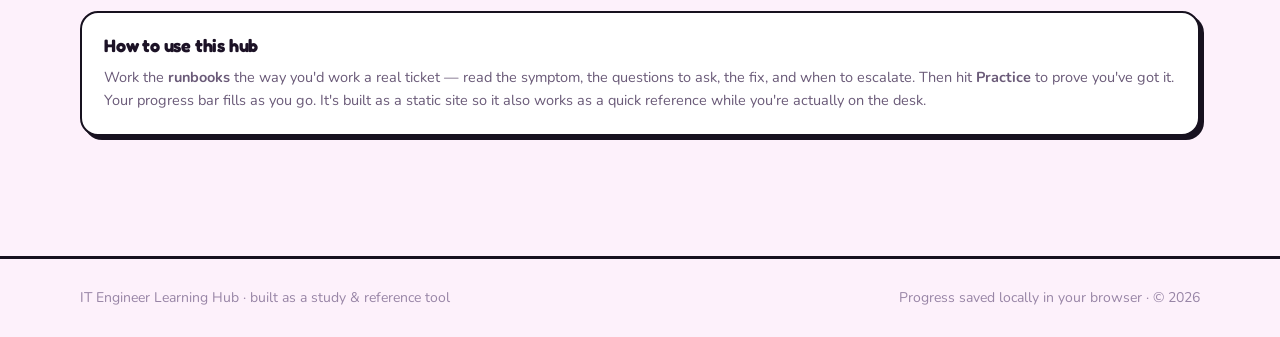
==== commit 24acd439: "Re-theme site to match MaxNova Learning cartoon logo - Bright comic/cartoon theme: pink-lavender bg," ====
--- a/index.html
+++ b/index.html
@@ -5,7 +5,7 @@
   <meta name="viewport" content="width=device-width, initial-scale=1.0" />
   <title>IT Engineer Learning Hub</title>
   <meta name="description" content="A study and reference tool for Level 1 IT support: runbooks, MS365, VoIP, AI automation, quizzes and a ticket simulator." />
-  <link rel="stylesheet" href="style.css?v=2" />
+  <link rel="stylesheet" href="style.css?v=3" />
 </head>
 <body>
   <div id="app-header"></div>
@@ -102,6 +102,6 @@
   </main>
 
   <div id="app-footer"></div>
-  <script src="main.js?v=2"></script>
+  <script src="main.js?v=3"></script>
 </body>
 </html>
--- a/style.css
+++ b/style.css
@@ -1,37 +1,42 @@
 /* =====================================================================
    IT Engineer Learning Hub — style.css
-   Phase 1: design system, layout, header/footer, home dashboard,
-   pillar page scaffolding. Dark techy theme.
+   Cartoon / comic theme to match the MaxNova Learning logo:
+   bright, chunky black outlines, hard offset shadows, rounded playful
+   fonts, magenta + yellow + blue palette.
    ===================================================================== */
+@import url('https://fonts.googleapis.com/css2?family=Fredoka:wght@500;600;700&family=Nunito:wght@400;600;700;800&display=swap');
 
 /* ---------- Design tokens ---------- */
 :root {
-  --bg:            #0b1120;   /* deep slate */
-  --bg-soft:       #111a2e;   /* card background */
-  --bg-softer:     #17223b;   /* raised surface */
-  --border:        #223251;
-  --border-soft:   #1b2740;
-
-  --text:          #e6edf7;
-  --text-muted:    #93a4c0;
-  --text-dim:      #6b7b99;
-
-  --accent:        #22d3ee;   /* cyan */
-  --accent-2:      #38bdf8;   /* sky */
-  --accent-ink:    #062330;
-  --grad:          linear-gradient(135deg, #22d3ee 0%, #38bdf8 55%, #6366f1 100%);
-
-  --good:          #34d399;
-  --warn:          #fbbf24;
-  --bad:           #f87171;
-
-  --header-h:      64px;
+  --bg:            #fdf1fb;   /* soft pink-lavender page */
+  --bg-soft:       #ffffff;   /* white cards */
+  --bg-softer:     #fdeef8;   /* raised pink surface */
+  --border:        #17111f;   /* comic black outline */
+  --border-soft:   #eddaee;   /* soft light divider */
+
+  --text:          #1c1226;   /* near-black ink */
+  --text-muted:    #6a5a78;   /* muted purple-grey */
+  --text-dim:      #9885a6;
+
+  --accent:        #ec2b9c;   /* logo magenta */
+  --accent-2:      #2563eb;   /* logo book blue */
+  --accent-ink:    #ffffff;   /* text on accent fills */
+  --star:          #ffce1f;   /* logo yellow star */
+  --grad:          linear-gradient(135deg, #b3199e 0%, #ec2b9c 45%, #ff5fa2 100%);
+
+  --good:          #16a34a;
+  --warn:          #e8930c;
+  --bad:           #ef4444;
+
+  --header-h:      70px;
   --maxw:          1160px;
-  --radius:        14px;
-  --radius-sm:     9px;
-  --shadow:        0 10px 30px -12px rgba(0,0,0,.6);
-
-  --font: "Segoe UI", system-ui, -apple-system, Roboto, Helvetica, Arial, sans-serif;
+  --radius:        18px;
+  --radius-sm:     12px;
+  --shadow:        4px 4px 0 var(--border);          /* hard comic shadow */
+  --shadow-lg:     6px 6px 0 var(--border);
+
+  --font:    "Nunito", "Segoe UI", system-ui, -apple-system, Roboto, Helvetica, Arial, sans-serif;
+  --display: "Fredoka", "Nunito", "Segoe UI", system-ui, sans-serif;
   --mono: "Cascadia Code", "Consolas", ui-monospace, SFMono-Regular, Menlo, monospace;
 }
 
@@ -50,8 +55,9 @@
   content: "";
   position: fixed; inset: 0;
   background:
-    radial-gradient(650px 400px at 12% -5%, rgba(34,211,238,.10), transparent 60%),
-    radial-gradient(700px 450px at 100% 0%, rgba(99,102,241,.10), transparent 55%);
+    radial-gradient(650px 400px at 12% -5%, rgba(236,43,156,.10), transparent 60%),
+    radial-gradient(700px 450px at 100% 0%, rgba(255,206,31,.14), transparent 55%),
+    radial-gradient(600px 400px at 50% 110%, rgba(37,99,235,.07), transparent 60%);
   pointer-events: none; z-index: 0;
 }
 a { color: var(--accent-2); text-decoration: none; }
@@ -70,20 +76,20 @@
 .site-header {
   position: sticky; top: 0; z-index: 50;
   height: var(--header-h);
-  background: rgba(11,17,32,.78);
+  background: rgba(255,255,255,.82);
   backdrop-filter: blur(12px);
-  border-bottom: 1px solid var(--border-soft);
+  border-bottom: 3px solid var(--border);
 }
 .site-header .wrap { height: 100%; display: flex; align-items: center; gap: 20px; }
-.brand { display: flex; align-items: center; gap: 10px; font-weight: 700; color: var(--text); }
+.brand { display: flex; align-items: center; gap: 12px; font-weight: 700; color: var(--text); }
 .brand:hover { text-decoration: none; }
-.brand .logo {
-  width: 30px; height: 30px; border-radius: 8px; background: var(--grad);
-  display: grid; place-items: center; color: var(--accent-ink); font-weight: 800; font-size: 15px;
-  box-shadow: 0 4px 14px -4px rgba(34,211,238,.5);
-}
-.brand b { font-weight: 800; }
-.brand .sub { color: var(--text-dim); font-weight: 500; font-size: 12px; letter-spacing: .5px; text-transform: uppercase; }
+.brand-logo {
+  height: 48px; width: auto; display: block;
+  filter: drop-shadow(2px 2px 0 rgba(23,17,31,.18));
+}
+.brand-txt { display: flex; flex-direction: column; line-height: 1.1; }
+.brand b { font-family: var(--display); font-weight: 700; font-size: 16px; }
+.brand .sub { color: var(--accent); font-weight: 700; font-size: 11px; letter-spacing: .5px; text-transform: uppercase; }
 
 .nav { margin-left: auto; display: flex; align-items: center; gap: 4px; }
 .nav a {
@@ -91,7 +97,7 @@
   padding: 8px 12px; border-radius: 8px; white-space: nowrap;
 }
 .nav a:hover { color: var(--text); background: var(--bg-softer); text-decoration: none; }
-.nav a.active { color: var(--accent); background: rgba(34,211,238,.10); }
+.nav a.active { color: var(--accent); background: rgba(236,43,156,.10); }
 
 .nav-toggle {
   display: none; margin-left: auto; background: var(--bg-softer);
@@ -104,7 +110,7 @@
 .eyebrow {
   display: inline-block; font-size: 12px; font-weight: 700; letter-spacing: 1.5px;
   text-transform: uppercase; color: var(--accent);
-  background: rgba(34,211,238,.08); border: 1px solid rgba(34,211,238,.2);
+  background: rgba(236,43,156,.08); border: 1px solid rgba(236,43,156,.2);
   padding: 5px 11px; border-radius: 999px; margin-bottom: 14px;
 }
 .page-hero h1 { font-size: clamp(28px, 4vw, 42px); }
@@ -208,8 +214,8 @@
   .nav {
     position: fixed; top: var(--header-h); left: 0; right: 0;
     flex-direction: column; align-items: stretch; gap: 2px;
-    background: rgba(11,17,32,.98); backdrop-filter: blur(12px);
-    border-bottom: 1px solid var(--border); padding: 10px; margin: 0;
+    background: rgba(255,255,255,.98); backdrop-filter: blur(12px);
+    border-bottom: 3px solid var(--border); padding: 10px; margin: 0;
     transform: translateY(-140%); transition: transform .25s ease; pointer-events: none;
   }
   .nav.open { transform: translateY(0); pointer-events: auto; }
@@ -264,7 +270,7 @@
 .rb-meta { display: flex; flex-wrap: wrap; align-items: center; gap: 8px; }
 .rb-cat {
   font-size: 12px; font-weight: 600; color: var(--accent);
-  background: rgba(34,211,238,.08); border: 1px solid rgba(34,211,238,.2);
+  background: rgba(236,43,156,.08); border: 1px solid rgba(236,43,156,.2);
   padding: 3px 10px; border-radius: 999px;
 }
 .rb-badge {
@@ -329,7 +335,7 @@
 .rb-block strong { color: var(--text); }
 
 /* accent the fix + escalate blocks */
-.b-fix h2 { border-bottom-color: rgba(34,211,238,.35); }
+.b-fix h2 { border-bottom-color: rgba(236,43,156,.35); }
 .b-esc {
   background: rgba(251,191,36,.06); border: 1px solid rgba(251,191,36,.2);
   border-radius: var(--radius); padding: 18px 22px;
@@ -362,7 +368,7 @@
 .gl-full { font-weight: 500; font-size: 14px; color: var(--text-dim); }
 .gl-cat {
   margin-left: auto; font-size: 11.5px; font-weight: 600; color: var(--accent);
-  background: rgba(34,211,238,.08); border: 1px solid rgba(34,211,238,.2);
+  background: rgba(236,43,156,.08); border: 1px solid rgba(236,43,156,.2);
   padding: 2px 9px; border-radius: 999px;
 }
 .gl-def { margin: 8px 0 0; color: var(--text-muted); font-size: 14.5px; }
@@ -443,7 +449,7 @@
 }
 .acc-body a { color: var(--accent-2); }
 .callout {
-  background: rgba(34,211,238,.06); border: 1px solid rgba(34,211,238,.2);
+  background: rgba(236,43,156,.06); border: 1px solid rgba(236,43,156,.2);
   border-radius: var(--radius-sm); padding: 12px 16px; margin: 6px 0 14px; font-size: 14.5px;
 }
 .callout.warn { background: rgba(251,191,36,.06); border-color: rgba(251,191,36,.25); }
@@ -564,7 +570,7 @@
 .flashcard.flipped .fc-front { transform: rotateY(-180deg); }
 .flashcard.flipped .fc-back { transform: rotateY(0deg); }
 .fc-cat { position: absolute; top: 14px; right: 14px; font-size: 11.5px; font-weight: 600; color: var(--accent);
-  background: rgba(34,211,238,.08); border: 1px solid rgba(34,211,238,.2); padding: 2px 9px; border-radius: 999px; }
+  background: rgba(236,43,156,.08); border: 1px solid rgba(236,43,156,.2); padding: 2px 9px; border-radius: 999px; }
 .fc-term { font-size: 30px; font-weight: 800; }
 .fc-sub { color: var(--text-muted); font-size: 15px; margin-top: 8px; }
 .fc-hint { position: absolute; bottom: 16px; font-size: 12px; }
@@ -598,3 +604,100 @@
 .end-ok .sim-end-badge { color: var(--warn); }
 .end-bad { background: rgba(248,113,113,.08); border: 1px solid rgba(248,113,113,.4); }
 .end-bad .sim-end-badge { color: var(--bad); }
+
+/* =====================================================================
+   CARTOON / COMIC THEME OVERRIDES  (match the MaxNova Learning logo)
+   Chunky black outlines, hard offset shadows, rounded playful display
+   font. Placed last so these win over the base rules above.
+   ===================================================================== */
+
+/* Rounded display font on headings, hero, buttons, brand, section titles */
+h1, h2, h3,
+.page-hero h1, .home-hero h1, .section-title h2,
+.card h3, .rb-card h3, .stat .num, .acc > summary,
+.btn, .brand b, .cs-head h2, .md-fact .v, .q-title {
+  font-family: var(--display);
+  letter-spacing: -.2px;
+}
+.home-hero h1, .page-hero h1 { font-weight: 700; }
+
+/* the gradient word in the hero gets a subtle ink outline so it pops */
+.home-hero h1 .grad { -webkit-text-stroke: 0; }
+
+/* ---- Panels: thick black outline + hard offset shadow ---- */
+.card, .stat, .rb-card, .cs-sheet, .gl-item, details.acc,
+.search, .md-fact, .q-card, .sim-ticket, .no-results, .placeholder {
+  border: 2.5px solid var(--border) !important;
+  box-shadow: var(--shadow);
+  border-radius: var(--radius);
+}
+details.acc { overflow: visible; }
+.acc > summary { border-radius: var(--radius); }
+
+/* Clickable panels: lift toward top-left with a bigger shadow */
+.card.link-card, .rb-card, .rb-rel, .q-card, .btn, .chip, .cs-copy, .rb-read-btn {
+  transition: transform .12s ease, box-shadow .12s ease, background .15s, color .15s, border-color .15s;
+}
+.card.link-card:hover, .rb-card:hover, .q-card:hover {
+  transform: translate(-2px, -2px);
+  box-shadow: var(--shadow-lg);
+  background: var(--bg-soft);
+  border-color: var(--accent) !important;
+}
+
+/* ---- Buttons: chunky, outlined, with a press ---- */
+.btn { border: 2.5px solid var(--border); box-shadow: var(--shadow); font-weight: 700; border-radius: 14px; }
+.btn:hover { transform: translate(-2px, -2px); box-shadow: var(--shadow-lg); }
+.btn:active { transform: translate(2px, 2px); box-shadow: 0 0 0 var(--border); }
+.btn-ghost { background: var(--star); color: var(--border); }   /* yellow secondary */
+.btn-ghost:hover { border-color: var(--border); }
+
+/* ---- Chips / pills / tags ---- */
+.chip { border: 2px solid var(--border); font-weight: 700; box-shadow: 2px 2px 0 var(--border); }
+.chip:hover { transform: translate(-1px,-1px); box-shadow: 3px 3px 0 var(--border); color: var(--text); }
+.chip.active { background: var(--accent); color: #fff; border-color: var(--border); }
+.eyebrow {
+  color: var(--border); background: var(--star); border: 2px solid var(--border);
+  box-shadow: 2px 2px 0 var(--border); font-weight: 800;
+}
+.card .tag {
+  background: var(--accent); color: #fff; padding: 4px 11px; border-radius: 999px;
+  border: 2px solid var(--border); box-shadow: 2px 2px 0 var(--border);
+}
+
+/* ---- Icon tiles: sticker look (colored fill + black outline) ---- */
+.card .icon, .rb-icon, .acc-ico, .cs-icon, .rb-block-ico, .rb-detail-icon, .brand .logo {
+  border: 2.5px solid var(--border) !important;
+  background: var(--star) !important;
+  box-shadow: 2px 2px 0 var(--border);
+}
+.rb-detail-icon { box-shadow: var(--shadow); }
+
+/* ---- Read / done states keep the outline ---- */
+.rb-card.read { border-color: var(--good) !important; }
+.rb-read-dot { border: 2px solid var(--good); background: #dcfce7; color: var(--good); }
+
+/* ---- Progress + blueprint bars get an outline ---- */
+.progress, .bar { border: 2px solid var(--border); background: #fff; height: 12px; }
+.md-fact { text-align: left; }
+
+/* ---- Search + inputs ---- */
+.search:focus-within { box-shadow: var(--shadow-lg); transform: translate(-1px,-1px); }
+.search input::placeholder { color: var(--text-dim); }
+
+/* ---- Callouts: soft tinted card with outline ---- */
+.callout { border-width: 2px; border-radius: var(--radius-sm); }
+
+/* ---- Footer: playful top border ---- */
+.site-footer { border-top: 3px solid var(--border); }
+
+/* ---- Accordions open: coloured header underline ---- */
+details.acc[open] > summary { border-bottom: 2px dashed var(--border-soft); border-radius: var(--radius) var(--radius) 0 0; }
+
+/* mobile: soften the offset shadows so they don't crowd narrow screens */
+@media (max-width: 560px) {
+  .card, .stat, .rb-card, .cs-sheet, .gl-item, details.acc, .md-fact, .q-card {
+    box-shadow: 3px 3px 0 var(--border);
+  }
+  .brand-logo { height: 42px; }
+}
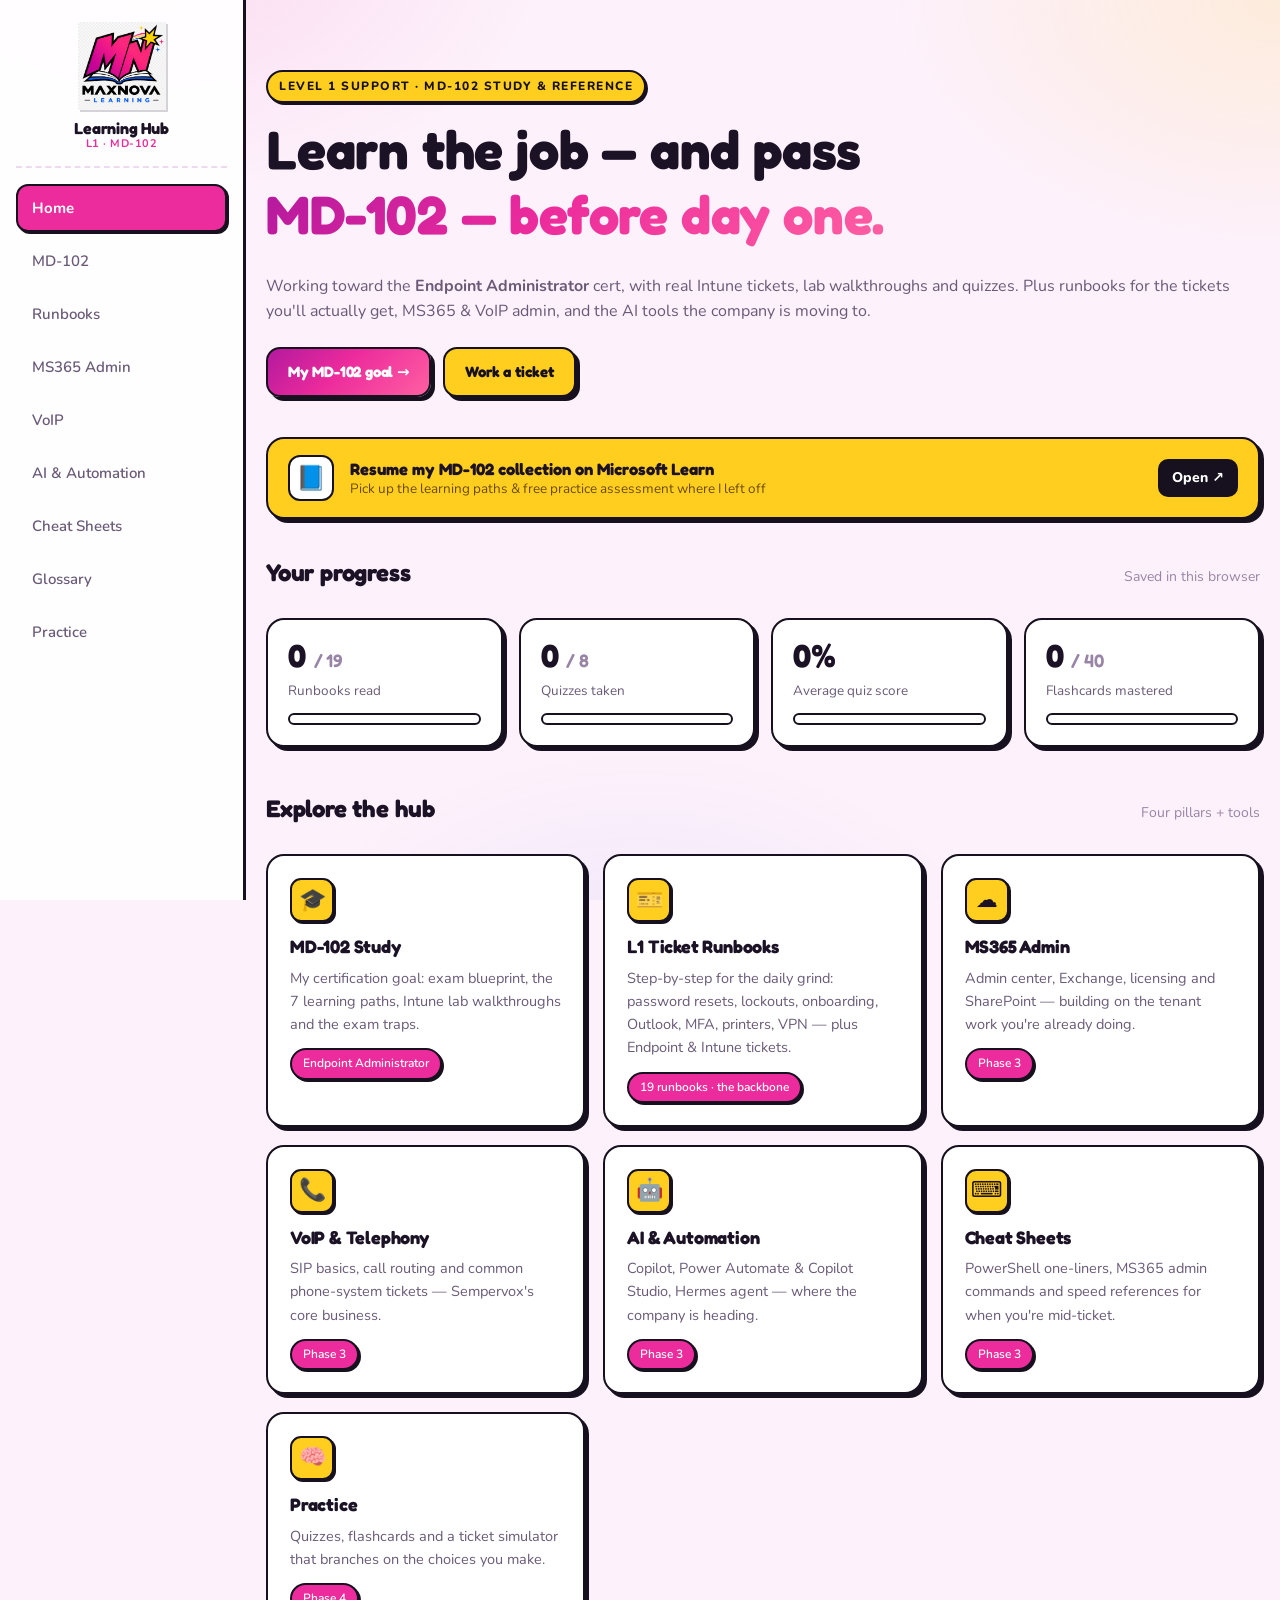
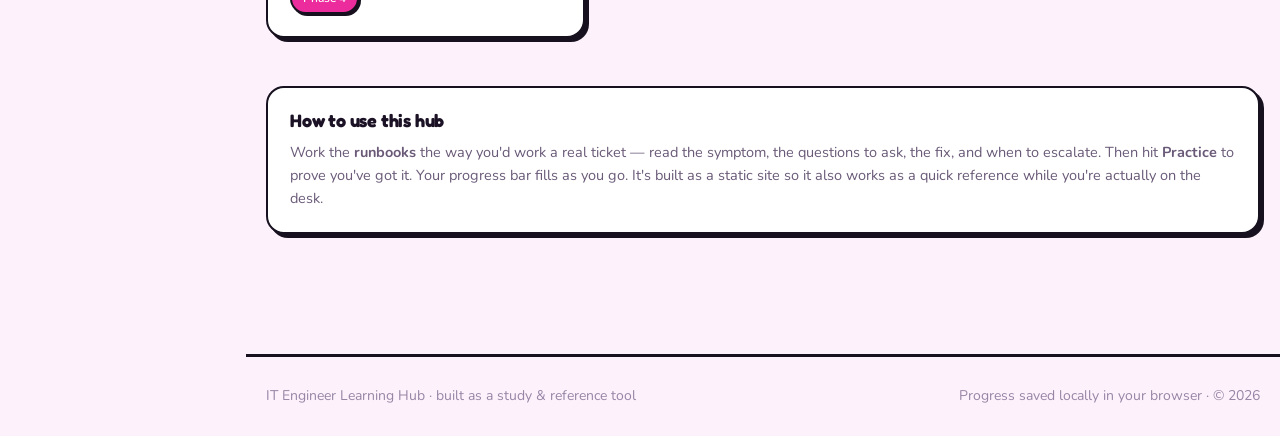
==== commit 18f1d88c: "Add MD-102 resource links, editable score tracker, home Learn link - md102.html: learning paths, mod" ====
--- a/index.html
+++ b/index.html
@@ -5,7 +5,7 @@
   <meta name="viewport" content="width=device-width, initial-scale=1.0" />
   <title>IT Engineer Learning Hub</title>
   <meta name="description" content="A study and reference tool for Level 1 IT support: runbooks, MS365, VoIP, AI automation, quizzes and a ticket simulator." />
-  <link rel="stylesheet" href="style.css?v=3" />
+  <link rel="stylesheet" href="style.css?v=5" />
 </head>
 <body>
   <div id="app-header"></div>
@@ -25,6 +25,16 @@
           <a class="btn btn-ghost" href="runbooks.html">Work a ticket</a>
         </div>
       </section>
+
+      <!-- Resume on Microsoft Learn -->
+      <a class="ms-learn-banner" href="https://learn.microsoft.com/en-us/credentials/certifications/modern-desktop/?tab=tab-started&amp;ns-enrollment-type=Collection&amp;ns-enrollment-id=p56uztr2w362e&amp;practice-assessment-type=certification" target="_blank" rel="noopener">
+        <span class="mlb-ico">📘</span>
+        <span class="mlb-txt">
+          <b>Resume my MD-102 collection on Microsoft Learn</b>
+          <span class="muted">Pick up the learning paths &amp; free practice assessment where I left off</span>
+        </span>
+        <span class="mlb-go">Open ↗</span>
+      </a>
 
       <!-- Progress dashboard -->
       <section class="section">
@@ -102,6 +112,6 @@
   </main>
 
   <div id="app-footer"></div>
-  <script src="main.js?v=3"></script>
+  <script src="main.js?v=5"></script>
 </body>
 </html>
--- a/style.css
+++ b/style.css
@@ -701,3 +701,128 @@
   }
   .brand-logo { height: 42px; }
 }
+
+/* =====================================================================
+   LEFT SIDEBAR NAV (desktop ≥721px). Mobile keeps the top-bar + drawer.
+   ===================================================================== */
+:root { --side-w: 246px; }
+
+@media (min-width: 721px) {
+  body { padding-left: var(--side-w); }
+
+  .site-header {
+    position: fixed; top: 0; left: 0; bottom: 0; right: auto;
+    width: var(--side-w); height: auto;
+    flex-direction: column;
+    background: rgba(255,255,255,.92);
+    border-right: 3px solid var(--border); border-bottom: none;
+    overflow-y: auto;
+  }
+  .site-header .wrap {
+    flex-direction: column; align-items: stretch;
+    width: 100%; max-width: none; height: 100%;
+    padding: 22px 16px; gap: 4px;
+  }
+
+  /* brand stacks + gives the logo room at the top */
+  .brand {
+    flex-direction: column; align-items: center; text-align: center;
+    gap: 10px; padding-bottom: 16px; margin-bottom: 12px;
+    border-bottom: 2px dashed var(--border-soft);
+  }
+  .brand-logo { height: 88px; }
+  .brand-txt { align-items: center; }
+
+  /* nav goes vertical */
+  .nav { flex-direction: column; align-items: stretch; margin-left: 0; gap: 5px; }
+  .nav a {
+    padding: 10px 14px; border-radius: 12px; font-size: 15px;
+    border: 2px solid transparent; font-weight: 600;
+  }
+  .nav a:hover { background: var(--bg-softer); border-color: var(--border); color: var(--text); }
+  .nav a.active {
+    background: var(--accent); color: #fff; font-weight: 700;
+    border: 2px solid var(--border); box-shadow: 2px 2px 0 var(--border);
+  }
+
+  .nav-toggle { display: none; }
+}
+
+/* =====================================================================
+   MD-102 readiness tracker (editable practice-score widget)
+   ===================================================================== */
+.rd-card { padding: 22px 24px; margin-bottom: 26px; }
+.rd-level {
+  display: inline-block; font-family: var(--display); font-weight: 700; font-size: 13.5px;
+  padding: 5px 14px; border-radius: 999px; margin-bottom: 12px;
+  border: 2px solid var(--border); box-shadow: 2px 2px 0 var(--border);
+}
+.lvl-low   { background: #fde2e4; color: #b4232f; }
+.lvl-mid   { background: #fff0c2; color: #8a5a00; }
+.lvl-near  { background: #d9ecff; color: #1c4e94; }
+.lvl-ready { background: #d7f7e0; color: #0f7a37; }
+
+.rd-score { font-family: var(--display); font-weight: 700; font-size: 44px; line-height: 1; color: var(--text); }
+.rd-score span { font-size: 24px; color: var(--accent); }
+.rd-score small { font-family: var(--font); font-size: 13px; font-weight: 600; color: var(--text-muted); margin-left: 10px; }
+.rd-bar { height: 14px; margin: 14px 0 20px; }
+
+.rd-form { display: flex; flex-wrap: wrap; gap: 12px; align-items: flex-end; margin-bottom: 20px; }
+.rd-form label {
+  display: flex; flex-direction: column; gap: 5px;
+  font-size: 11px; font-weight: 800; letter-spacing: .04em; text-transform: uppercase; color: var(--text-muted);
+}
+.rd-form input {
+  font-family: var(--font); font-size: 15px; color: var(--text);
+  padding: 9px 12px; background: #fff;
+  border: 2.5px solid var(--border); border-radius: 10px;
+}
+.rd-form input:focus { outline: none; box-shadow: 2px 2px 0 var(--accent); }
+.rd-form input#rd-pct { width: 108px; }
+.rd-form input#rd-note { min-width: 160px; }
+.rd-form .btn { padding: 10px 18px; }
+
+.rd-hist { width: 100%; border-collapse: collapse; font-size: 14px; }
+.rd-hist th { text-align: left; font-size: 11px; text-transform: uppercase; letter-spacing: .04em; color: var(--text-dim); padding: 6px 8px; }
+.rd-hist td { padding: 9px 8px; border-top: 1px solid var(--border-soft); vertical-align: top; }
+.rd-hist td:first-child { white-space: nowrap; color: var(--text-muted); }
+.rd-note { color: var(--text-muted); }
+.rd-delta { font-size: 12px; font-weight: 800; }
+.rd-delta.up { color: var(--good); }
+.rd-delta.down { color: var(--bad); }
+.rd-reset { margin-top: 16px; background: none; border: none; color: var(--text-dim); font-size: 12.5px; font-weight: 700; cursor: pointer; text-decoration: underline; }
+.rd-reset:hover { color: var(--bad); }
+
+/* path links: keep them obviously clickable but on-theme */
+.paths a { color: var(--accent-2); font-weight: 700; }
+.paths a:hover { color: var(--accent); }
+
+/* Home "resume on Microsoft Learn" banner */
+.ms-learn-banner {
+  display: flex; align-items: center; gap: 16px; margin: 0 0 40px;
+  padding: 16px 20px; color: var(--text);
+  background: var(--star); border: 2.5px solid var(--border);
+  border-radius: var(--radius); box-shadow: var(--shadow);
+  transition: transform .12s ease, box-shadow .12s ease;
+}
+.ms-learn-banner:hover { text-decoration: none; transform: translate(-2px,-2px); box-shadow: var(--shadow-lg); }
+.mlb-ico {
+  flex-shrink: 0; width: 46px; height: 46px; display: grid; place-items: center;
+  font-size: 24px; background: #fff; border: 2.5px solid var(--border); border-radius: 12px;
+}
+.mlb-txt { display: flex; flex-direction: column; line-height: 1.35; }
+.mlb-txt b { font-family: var(--display); font-size: 16.5px; }
+.mlb-txt .muted { font-size: 13.5px; color: #6a4a10; }
+.mlb-go {
+  margin-left: auto; flex-shrink: 0; font-weight: 800; font-size: 14px;
+  background: var(--border); color: #fff; padding: 8px 14px; border-radius: 10px;
+}
+@media (max-width: 560px) {
+  .ms-learn-banner { flex-wrap: wrap; }
+  .mlb-go { margin-left: 0; }
+}
+
+@media (max-width: 560px) {
+  .rd-form label { flex: 1 1 100%; }
+  .rd-form input#rd-pct, .rd-form input#rd-note { width: 100%; }
+}
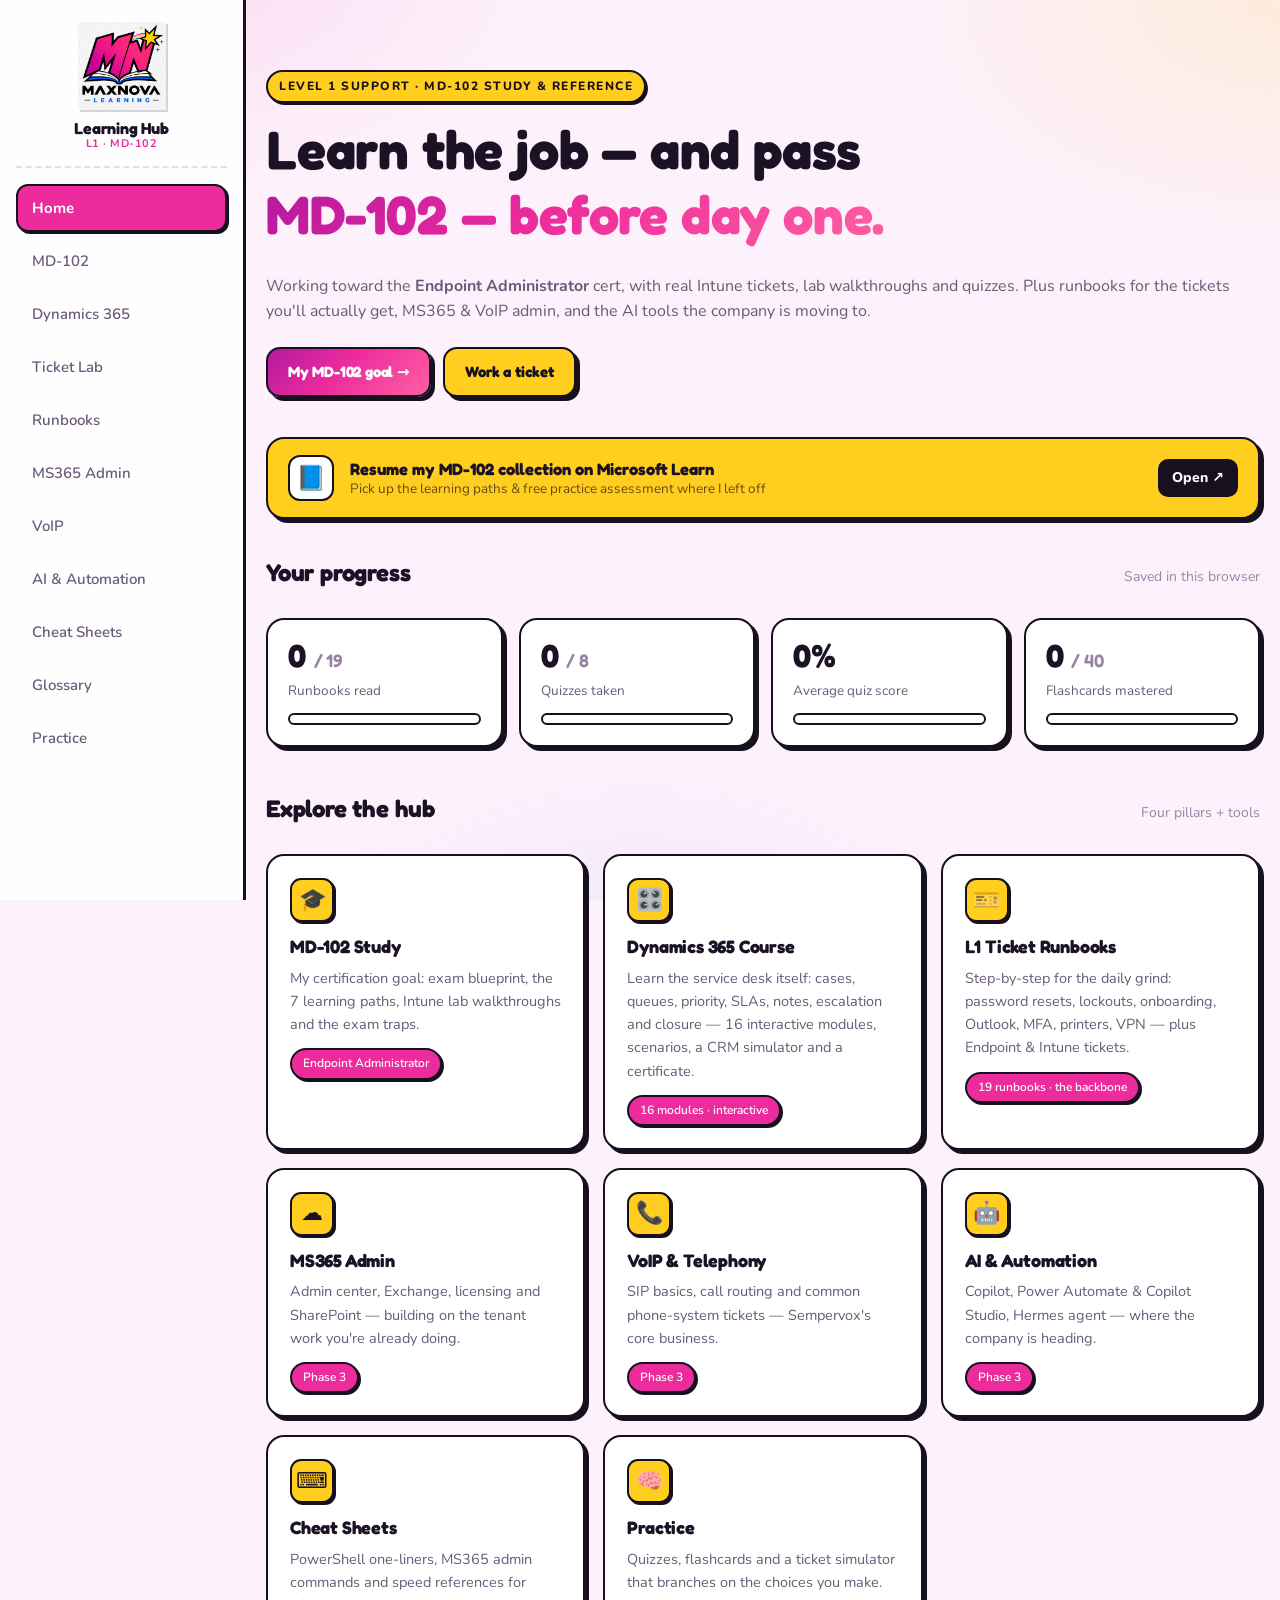
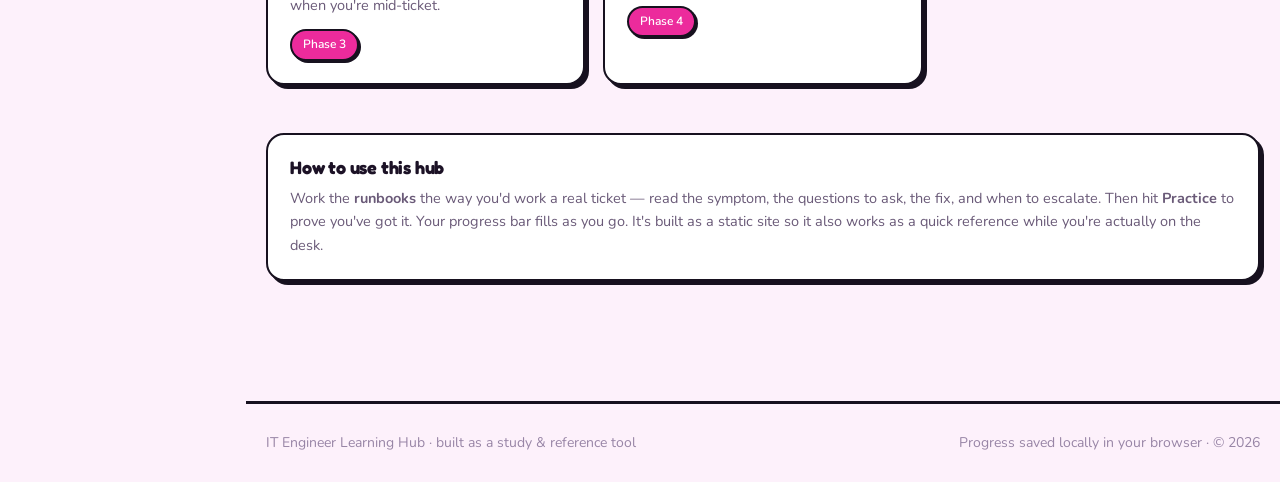
==== commit 03a985c7: "Add Dynamics 365 Customer Service course + 50-ticket Ticket Lab New interactive course "Microsoft Dy" ====
--- a/index.html
+++ b/index.html
@@ -5,7 +5,7 @@
   <meta name="viewport" content="width=device-width, initial-scale=1.0" />
   <title>IT Engineer Learning Hub</title>
   <meta name="description" content="A study and reference tool for Level 1 IT support: runbooks, MS365, VoIP, AI automation, quizzes and a ticket simulator." />
-  <link rel="stylesheet" href="style.css?v=5" />
+  <link rel="stylesheet" href="style.css?v=6" />
 </head>
 <body>
   <div id="app-header"></div>
@@ -57,6 +57,12 @@
             <h3>MD-102 Study</h3>
             <p>My certification goal: exam blueprint, the 7 learning paths, Intune lab walkthroughs and the exam traps.</p>
             <span class="tag">Endpoint Administrator</span>
+          </a>
+          <a class="card link-card" href="dynamics.html">
+            <div class="icon">🎛️</div>
+            <h3>Dynamics 365 Course</h3>
+            <p>Learn the service desk itself: cases, queues, priority, SLAs, notes, escalation and closure — 16 interactive modules, scenarios, a CRM simulator and a certificate.</p>
+            <span class="tag">16 modules &middot; interactive</span>
           </a>
           <a class="card link-card" href="runbooks.html">
             <div class="icon">🎫</div>
@@ -112,6 +118,6 @@
   </main>
 
   <div id="app-footer"></div>
-  <script src="main.js?v=5"></script>
+  <script src="main.js?v=6"></script>
 </body>
 </html>
